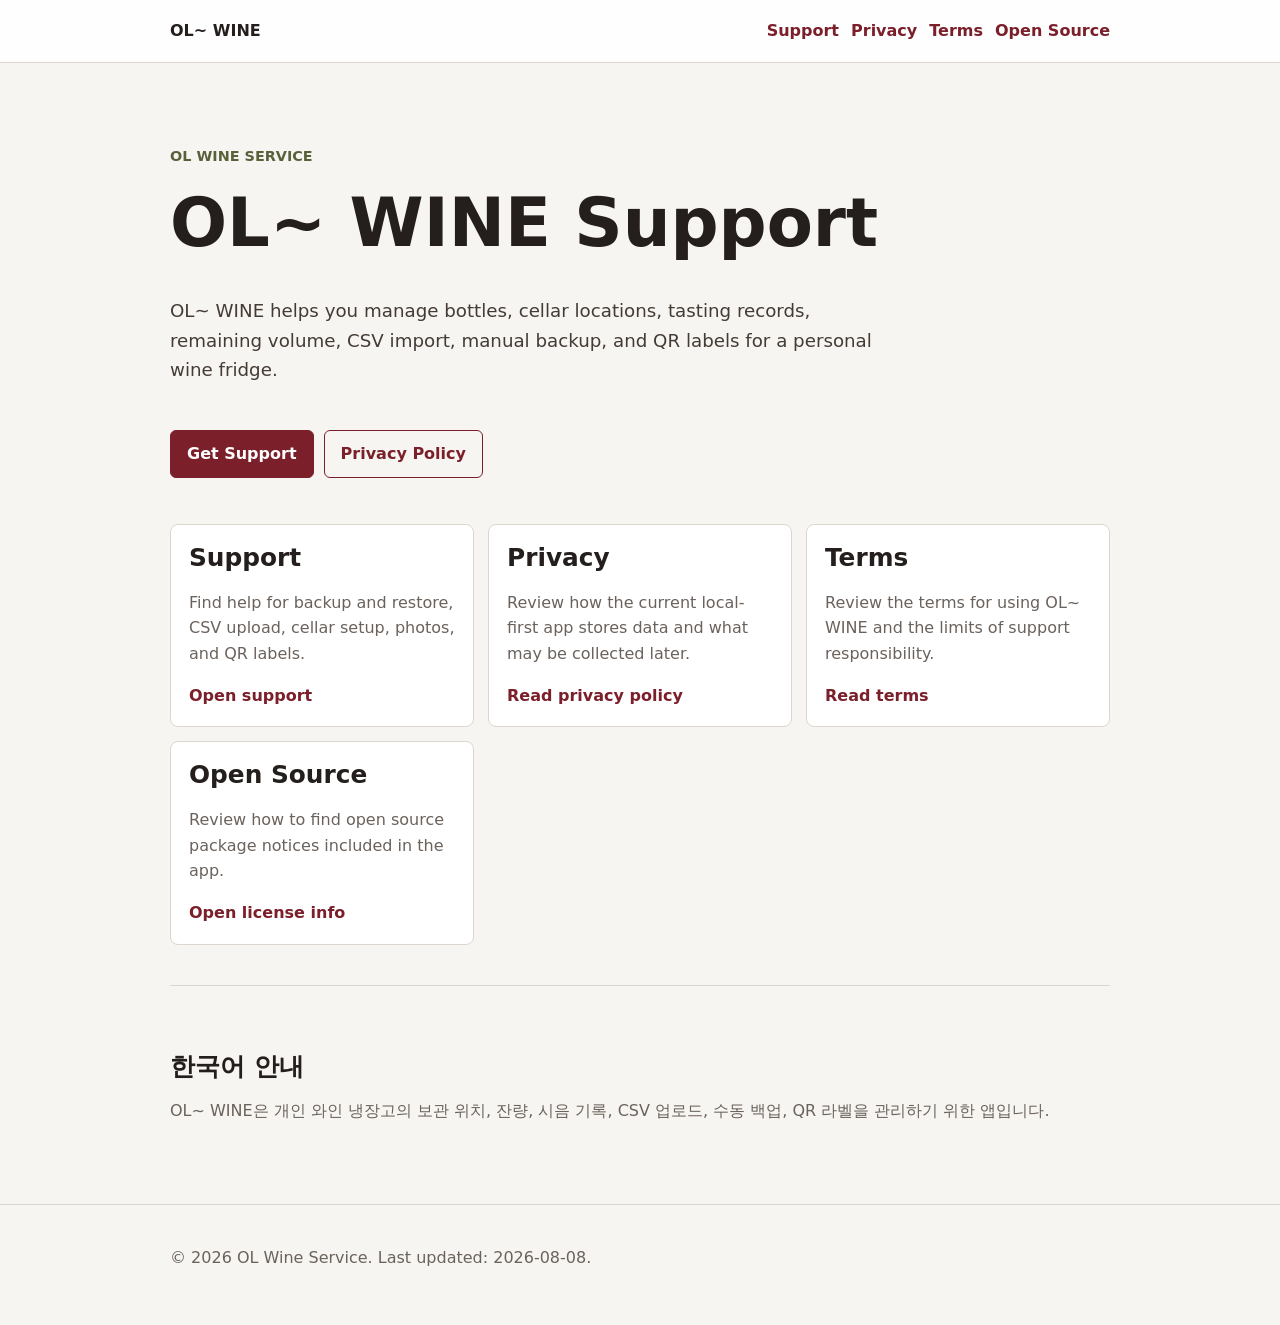
==== index.html @ add4536c "Update privacy and open source pages" ====
<!doctype html>
<html lang="ko">
  <head>
    <meta charset="utf-8">
    <meta name="viewport" content="width=device-width, initial-scale=1">
    <title>OL~ WINE Support</title>
    <meta name="description" content="Support, privacy, and terms for OL~ WINE by OL Wine Service.">
    <link rel="stylesheet" href="styles.css">
  </head>
  <body>
    <header class="site-header">
      <nav class="nav" aria-label="Main navigation">
        <a class="brand" href="index.html">OL~ WINE</a>
        <div class="nav-links">
          <a href="support.html">Support</a>
          <a href="privacy.html">Privacy</a>
          <a href="terms.html">Terms</a>
          <a href="open-source.html">Open Source</a>
        </div>
      </nav>
    </header>

    <main>
      <section class="hero">
        <p class="eyebrow">OL Wine Service</p>
        <h1>OL~ WINE Support</h1>
        <p class="lead">
          OL~ WINE helps you manage bottles, cellar locations, tasting records, remaining volume,
          CSV import, manual backup, and QR labels for a personal wine fridge.
        </p>
        <div class="actions">
          <a class="button" href="support.html">Get Support</a>
          <a class="button secondary" href="privacy.html">Privacy Policy</a>
        </div>
      </section>

      <section class="grid" aria-label="Support links">
        <article class="card">
          <h2>Support</h2>
          <p>Find help for backup and restore, CSV upload, cellar setup, photos, and QR labels.</p>
          <a class="inline-link" href="support.html">Open support</a>
        </article>
        <article class="card">
          <h2>Privacy</h2>
          <p>Review how the current local-first app stores data and what may be collected later.</p>
          <a class="inline-link" href="privacy.html">Read privacy policy</a>
        </article>
        <article class="card">
          <h2>Terms</h2>
          <p>Review the terms for using OL~ WINE and the limits of support responsibility.</p>
          <a class="inline-link" href="terms.html">Read terms</a>
        </article>
        <article class="card">
          <h2>Open Source</h2>
          <p>Review how to find open source package notices included in the app.</p>
          <a class="inline-link" href="open-source.html">Open license info</a>
        </article>
      </section>

      <section class="lang-block" lang="ko">
        <h2>한국어 안내</h2>
        <p>
          OL~ WINE은 개인 와인 냉장고의 보관 위치, 잔량, 시음 기록, CSV 업로드,
          수동 백업, QR 라벨을 관리하기 위한 앱입니다.
        </p>
      </section>
    </main>

    <footer class="footer">
      <div class="footer-inner">
        <p>© 2026 OL Wine Service. Last updated: 2026-08-08.</p>
      </div>
    </footer>
  </body>
</html>
---- styles.css ----
:root {
  color-scheme: light;
  --bg: #f7f5f1;
  --surface: #ffffff;
  --ink: #241f1c;
  --muted: #6b625c;
  --line: #ddd6cf;
  --accent: #7b1f2a;
  --accent-strong: #57151d;
  --olive: #59613b;
  --gold: #a8752b;
}

* {
  box-sizing: border-box;
}

html {
  font-family: Inter, ui-sans-serif, system-ui, -apple-system, BlinkMacSystemFont, "Segoe UI", sans-serif;
  background: var(--bg);
  color: var(--ink);
}

body {
  margin: 0;
  line-height: 1.6;
}

.site-header {
  border-bottom: 1px solid var(--line);
  background: rgba(255, 255, 255, 0.9);
}

.nav {
  max-width: 980px;
  margin: 0 auto;
  padding: 18px 20px;
  display: flex;
  align-items: center;
  justify-content: space-between;
  gap: 16px;
}

.brand {
  color: var(--ink);
  font-weight: 760;
  text-decoration: none;
}

.nav-links {
  display: flex;
  flex-wrap: wrap;
  gap: 12px;
  justify-content: flex-end;
}

.nav-links a,
.inline-link {
  color: var(--accent);
  font-weight: 650;
  text-decoration: none;
}

.nav-links a:hover,
.inline-link:hover {
  color: var(--accent-strong);
  text-decoration: underline;
}

main {
  max-width: 980px;
  margin: 0 auto;
  padding: 44px 20px 64px;
}

.hero {
  display: grid;
  gap: 20px;
  padding: 38px 0 26px;
}

.eyebrow {
  color: var(--olive);
  font-size: 0.9rem;
  font-weight: 760;
  margin: 0;
  text-transform: uppercase;
}

h1 {
  font-size: clamp(2.1rem, 6vw, 4.2rem);
  line-height: 1.05;
  margin: 0;
}

h2 {
  font-size: 1.55rem;
  line-height: 1.25;
  margin: 44px 0 12px;
}

h3 {
  font-size: 1.1rem;
  margin: 24px 0 8px;
}

p,
li {
  color: var(--muted);
}

.lead {
  max-width: 720px;
  color: #443b35;
  font-size: 1.14rem;
}

.actions {
  display: flex;
  flex-wrap: wrap;
  gap: 10px;
  margin-top: 8px;
}

.button {
  min-height: 44px;
  display: inline-flex;
  align-items: center;
  justify-content: center;
  border: 1px solid var(--accent);
  border-radius: 6px;
  padding: 10px 16px;
  background: var(--accent);
  color: #fff;
  font-weight: 720;
  text-decoration: none;
}

.button.secondary {
  background: transparent;
  color: var(--accent);
}

.grid {
  display: grid;
  grid-template-columns: repeat(3, minmax(0, 1fr));
  gap: 14px;
  margin-top: 20px;
}

.card {
  border: 1px solid var(--line);
  border-radius: 8px;
  background: var(--surface);
  padding: 18px;
}

.card h2,
.card h3 {
  margin-top: 0;
}

.notice {
  border-left: 4px solid var(--gold);
  background: #fffaf0;
  padding: 14px 16px;
  margin: 24px 0;
}

.lang-block {
  border-top: 1px solid var(--line);
  margin-top: 40px;
  padding-top: 22px;
}

.footer {
  border-top: 1px solid var(--line);
  color: var(--muted);
}

.footer-inner {
  max-width: 980px;
  margin: 0 auto;
  padding: 24px 20px 38px;
}

ul {
  padding-left: 1.3rem;
}

@media (max-width: 720px) {
  .nav {
    align-items: flex-start;
    flex-direction: column;
  }

  .nav-links {
    justify-content: flex-start;
  }

  .grid {
    grid-template-columns: 1fr;
  }

  main {
    padding-top: 28px;
  }
}
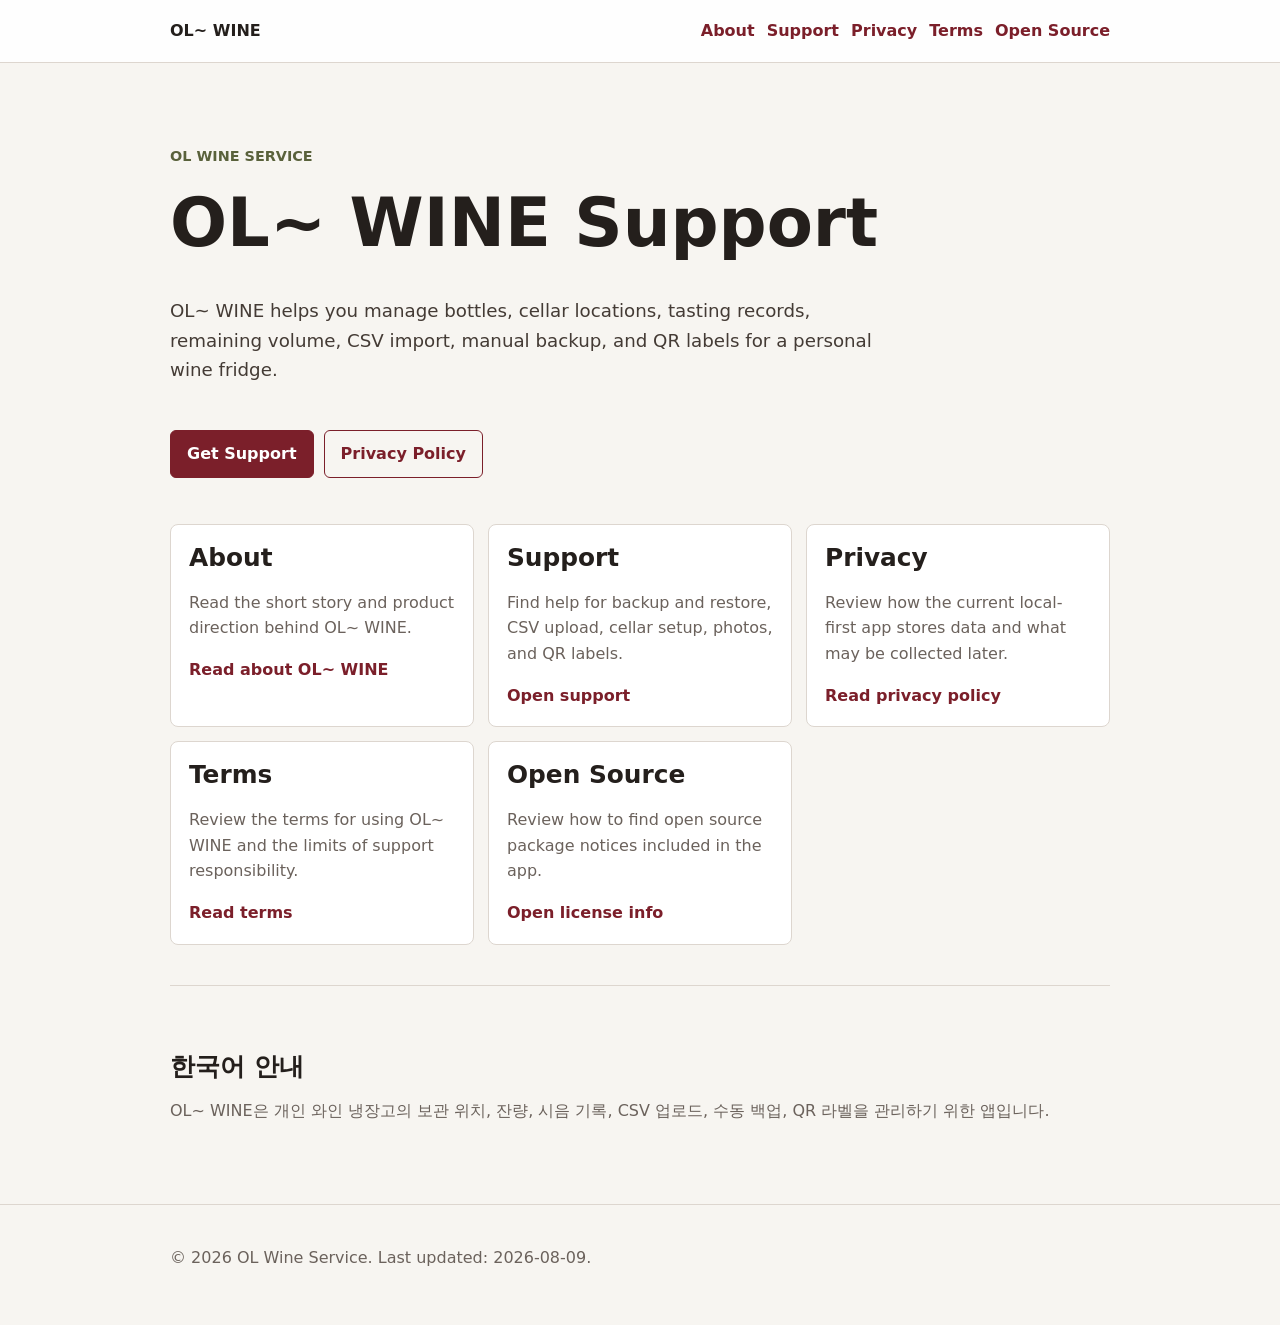
==== commit 8a074e09: "Add about web page" ====
--- a/index.html
+++ b/index.html
@@ -12,6 +12,7 @@
       <nav class="nav" aria-label="Main navigation">
         <a class="brand" href="index.html">OL~ WINE</a>
         <div class="nav-links">
+          <a href="about.html">About</a>
           <a href="support.html">Support</a>
           <a href="privacy.html">Privacy</a>
           <a href="terms.html">Terms</a>
@@ -35,6 +36,11 @@
       </section>
 
       <section class="grid" aria-label="Support links">
+        <article class="card">
+          <h2>About</h2>
+          <p>Read the short story and product direction behind OL~ WINE.</p>
+          <a class="inline-link" href="about.html">Read about OL~ WINE</a>
+        </article>
         <article class="card">
           <h2>Support</h2>
           <p>Find help for backup and restore, CSV upload, cellar setup, photos, and QR labels.</p>
@@ -68,7 +74,7 @@
 
     <footer class="footer">
       <div class="footer-inner">
-        <p>© 2026 OL Wine Service. Last updated: 2026-08-08.</p>
+        <p>© 2026 OL Wine Service. Last updated: 2026-08-09.</p>
       </div>
     </footer>
   </body>
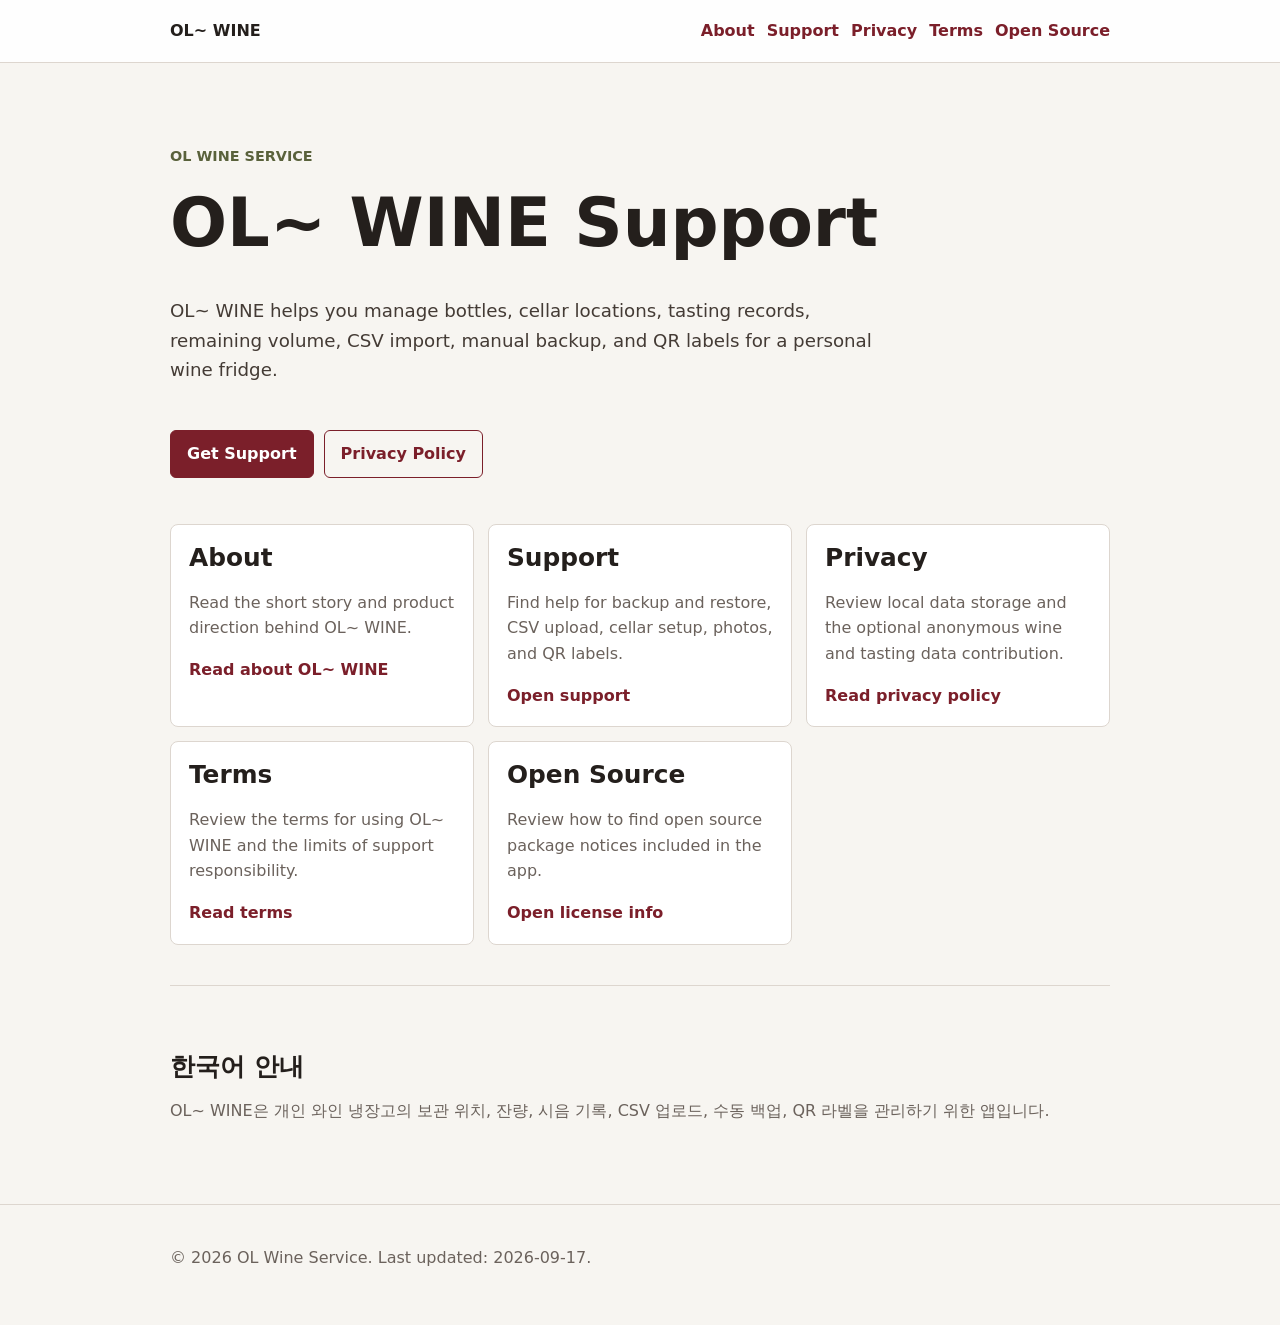
==== commit 30c3a218: "Clarify local data and anonymous contribution guidance" ====
--- a/index.html
+++ b/index.html
@@ -48,7 +48,7 @@
         </article>
         <article class="card">
           <h2>Privacy</h2>
-          <p>Review how the current local-first app stores data and what may be collected later.</p>
+          <p>Review local data storage and the optional anonymous wine and tasting data contribution.</p>
           <a class="inline-link" href="privacy.html">Read privacy policy</a>
         </article>
         <article class="card">
@@ -74,7 +74,7 @@
 
     <footer class="footer">
       <div class="footer-inner">
-        <p>© 2026 OL Wine Service. Last updated: 2026-08-09.</p>
+        <p>© 2026 OL Wine Service. Last updated: 2026-09-17.</p>
       </div>
     </footer>
   </body>
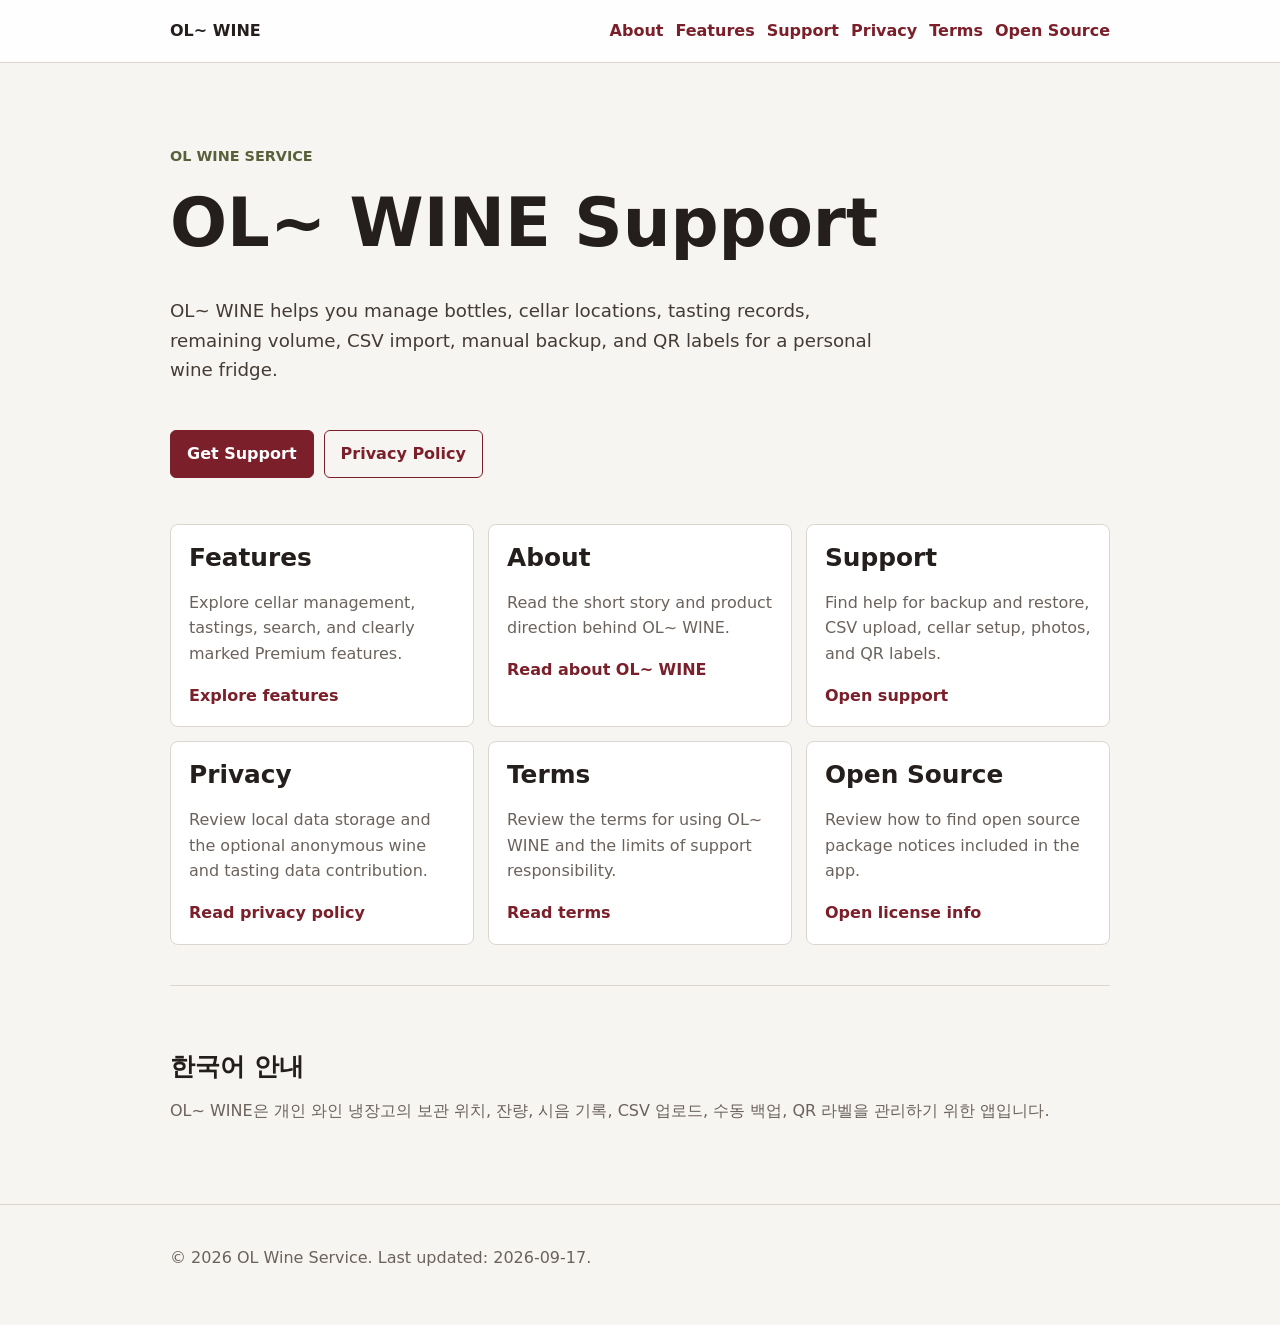
==== commit bfda7916: "Add bilingual feature overview and screenshot brief" ====
--- a/index.html
+++ b/index.html
@@ -13,6 +13,7 @@
         <a class="brand" href="index.html">OL~ WINE</a>
         <div class="nav-links">
           <a href="about.html">About</a>
+          <a href="features.html">Features</a>
           <a href="support.html">Support</a>
           <a href="privacy.html">Privacy</a>
           <a href="terms.html">Terms</a>
@@ -36,6 +37,11 @@
       </section>
 
       <section class="grid" aria-label="Support links">
+        <article class="card">
+          <h2>Features</h2>
+          <p>Explore cellar management, tastings, search, and clearly marked Premium features.</p>
+          <a class="inline-link" href="features.html">Explore features</a>
+        </article>
         <article class="card">
           <h2>About</h2>
           <p>Read the short story and product direction behind OL~ WINE.</p>
--- a/styles.css
+++ b/styles.css
@@ -167,6 +167,49 @@
   margin: 24px 0;
 }
 
+.feature-page h1 {
+  font-size: 2.5rem;
+  line-height: 1.15;
+}
+
+.feature-list {
+  border-top: 1px solid var(--line);
+  margin-top: 20px;
+}
+
+.feature-item {
+  display: grid;
+  grid-template-columns: minmax(180px, 30%) minmax(0, 1fr);
+  gap: 24px;
+  border-bottom: 1px solid var(--line);
+  padding: 22px 0;
+}
+
+.feature-item h3 {
+  color: var(--ink);
+  font-size: 1.1rem;
+  line-height: 1.4;
+  margin: 0;
+}
+
+.feature-item p {
+  margin: 0;
+}
+
+.premium-badge {
+  display: inline-block;
+  vertical-align: middle;
+  border: 1px solid var(--accent);
+  border-radius: 4px;
+  color: var(--accent-strong);
+  font-size: 0.72rem;
+  font-weight: 700;
+  line-height: 1.4;
+  margin-left: 4px;
+  padding: 2px 6px;
+  white-space: nowrap;
+}
+
 .lang-block {
   border-top: 1px solid var(--line);
   margin-top: 40px;
@@ -202,6 +245,15 @@
     grid-template-columns: 1fr;
   }
 
+  .feature-page h1 {
+    font-size: 2.1rem;
+  }
+
+  .feature-item {
+    grid-template-columns: 1fr;
+    gap: 6px;
+  }
+
   main {
     padding-top: 28px;
   }
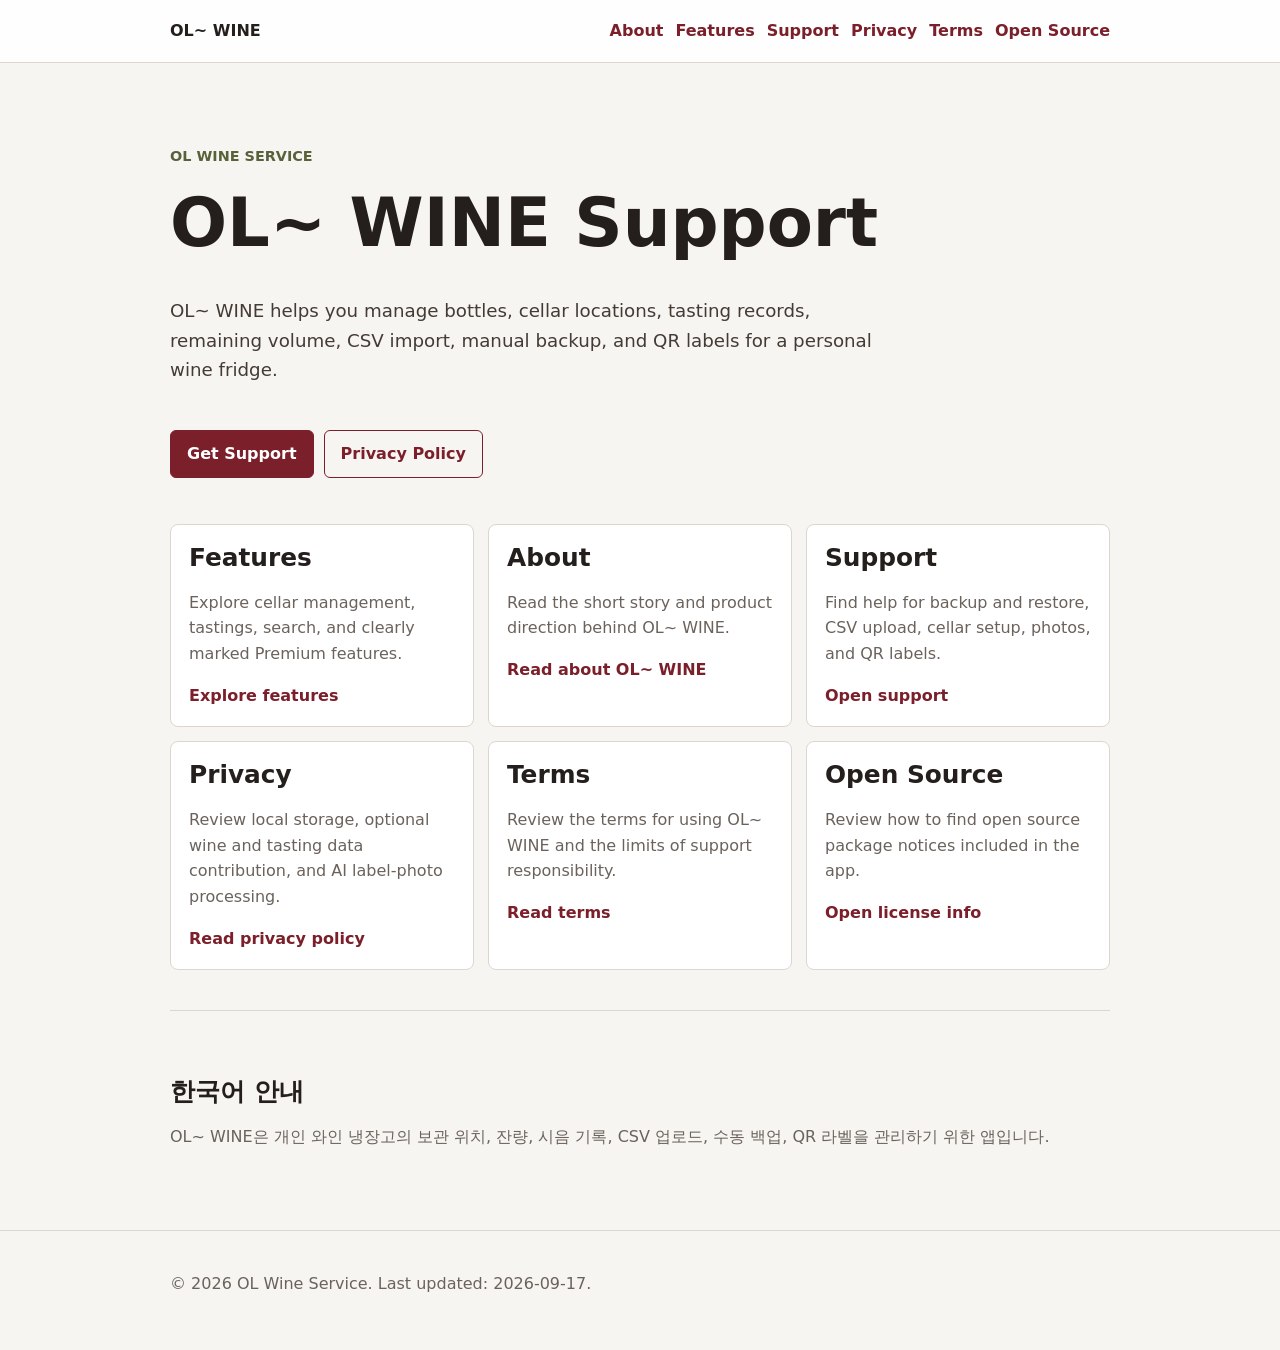
==== commit e3be7d17: "Update privacy disclosures for AI label processing" ====
--- a/index.html
+++ b/index.html
@@ -54,7 +54,7 @@
         </article>
         <article class="card">
           <h2>Privacy</h2>
-          <p>Review local data storage and the optional anonymous wine and tasting data contribution.</p>
+          <p>Review local storage, optional wine and tasting data contribution, and AI label-photo processing.</p>
           <a class="inline-link" href="privacy.html">Read privacy policy</a>
         </article>
         <article class="card">
--- a/styles.css
+++ b/styles.css
@@ -178,22 +178,59 @@
 }
 
 .feature-item {
-  display: grid;
-  grid-template-columns: minmax(180px, 30%) minmax(0, 1fr);
-  gap: 24px;
+  display: flex;
+  flex-direction: column;
+  align-items: flex-start;
+  gap: 14px;
   border-bottom: 1px solid var(--line);
-  padding: 22px 0;
+  padding: 32px 0;
 }
 
 .feature-item h3 {
   color: var(--ink);
-  font-size: 1.1rem;
+  font-size: 1.3rem;
+  line-height: 1.3;
+  margin: 0;
+}
+
+.feature-item p {
+  order: 2;
+  max-width: 760px;
+  margin: 0;
+}
+
+.feature-media {
+  order: 1;
+  display: grid;
+  grid-template-columns: repeat(2, minmax(0, 420px));
+  align-items: start;
+  gap: 20px;
+  width: 100%;
+}
+
+.feature-shot {
+  width: 100%;
+  margin: 0;
+}
+
+.feature-shot a {
+  display: block;
+  line-height: 0;
+}
+
+.feature-shot img {
+  display: block;
+  width: 100%;
+  height: auto;
+  border: 1px solid var(--line);
+  border-radius: 6px;
+}
+
+.feature-shot figcaption {
+  color: var(--muted);
+  font-size: 0.92rem;
   line-height: 1.4;
-  margin: 0;
-}
-
-.feature-item p {
-  margin: 0;
+  margin-top: 8px;
 }
 
 .premium-badge {
@@ -231,6 +268,12 @@
   padding-left: 1.3rem;
 }
 
+@media (max-width: 899px) {
+  .feature-media {
+    grid-template-columns: minmax(0, 420px);
+  }
+}
+
 @media (max-width: 720px) {
   .nav {
     align-items: flex-start;
@@ -249,11 +292,6 @@
     font-size: 2.1rem;
   }
 
-  .feature-item {
-    grid-template-columns: 1fr;
-    gap: 6px;
-  }
-
   main {
     padding-top: 28px;
   }
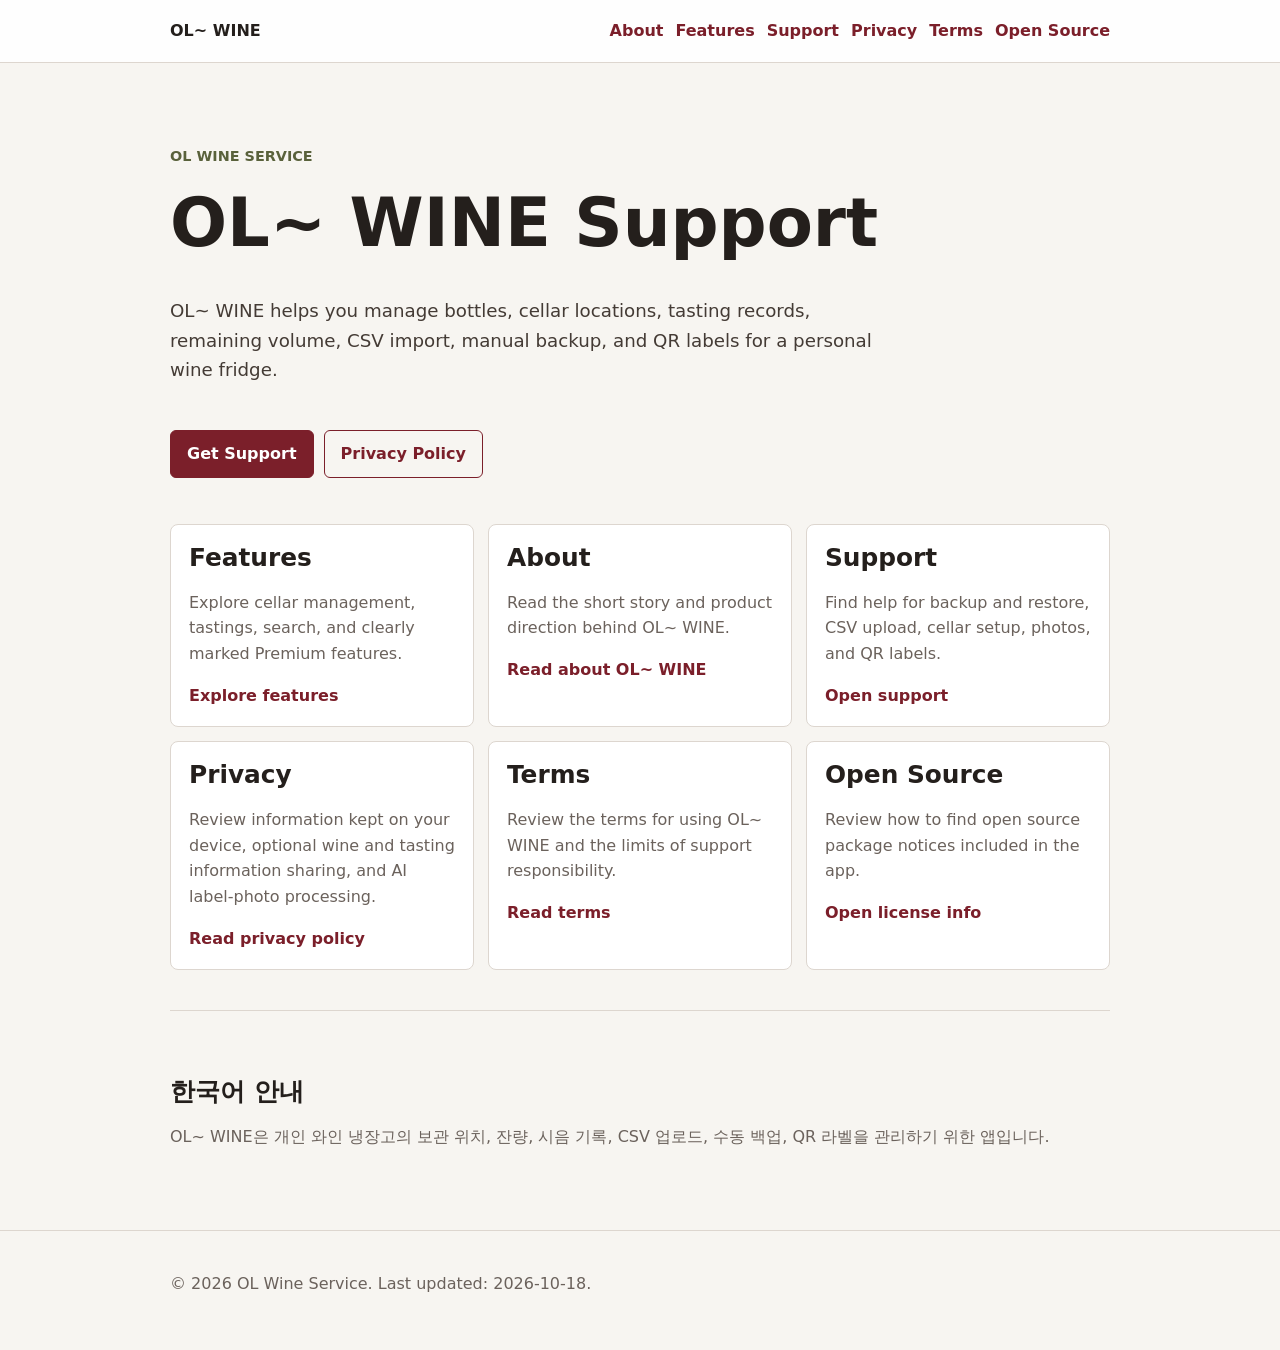
==== commit 1fd27483: "Simplify public documentation language" ====
--- a/index.html
+++ b/index.html
@@ -54,7 +54,7 @@
         </article>
         <article class="card">
           <h2>Privacy</h2>
-          <p>Review local storage, optional wine and tasting data contribution, and AI label-photo processing.</p>
+          <p>Review information kept on your device, optional wine and tasting information sharing, and AI label-photo processing.</p>
           <a class="inline-link" href="privacy.html">Read privacy policy</a>
         </article>
         <article class="card">
@@ -80,7 +80,7 @@
 
     <footer class="footer">
       <div class="footer-inner">
-        <p>© 2026 OL Wine Service. Last updated: 2026-09-17.</p>
+        <p>© 2026 OL Wine Service. Last updated: 2026-10-18.</p>
       </div>
     </footer>
   </body>
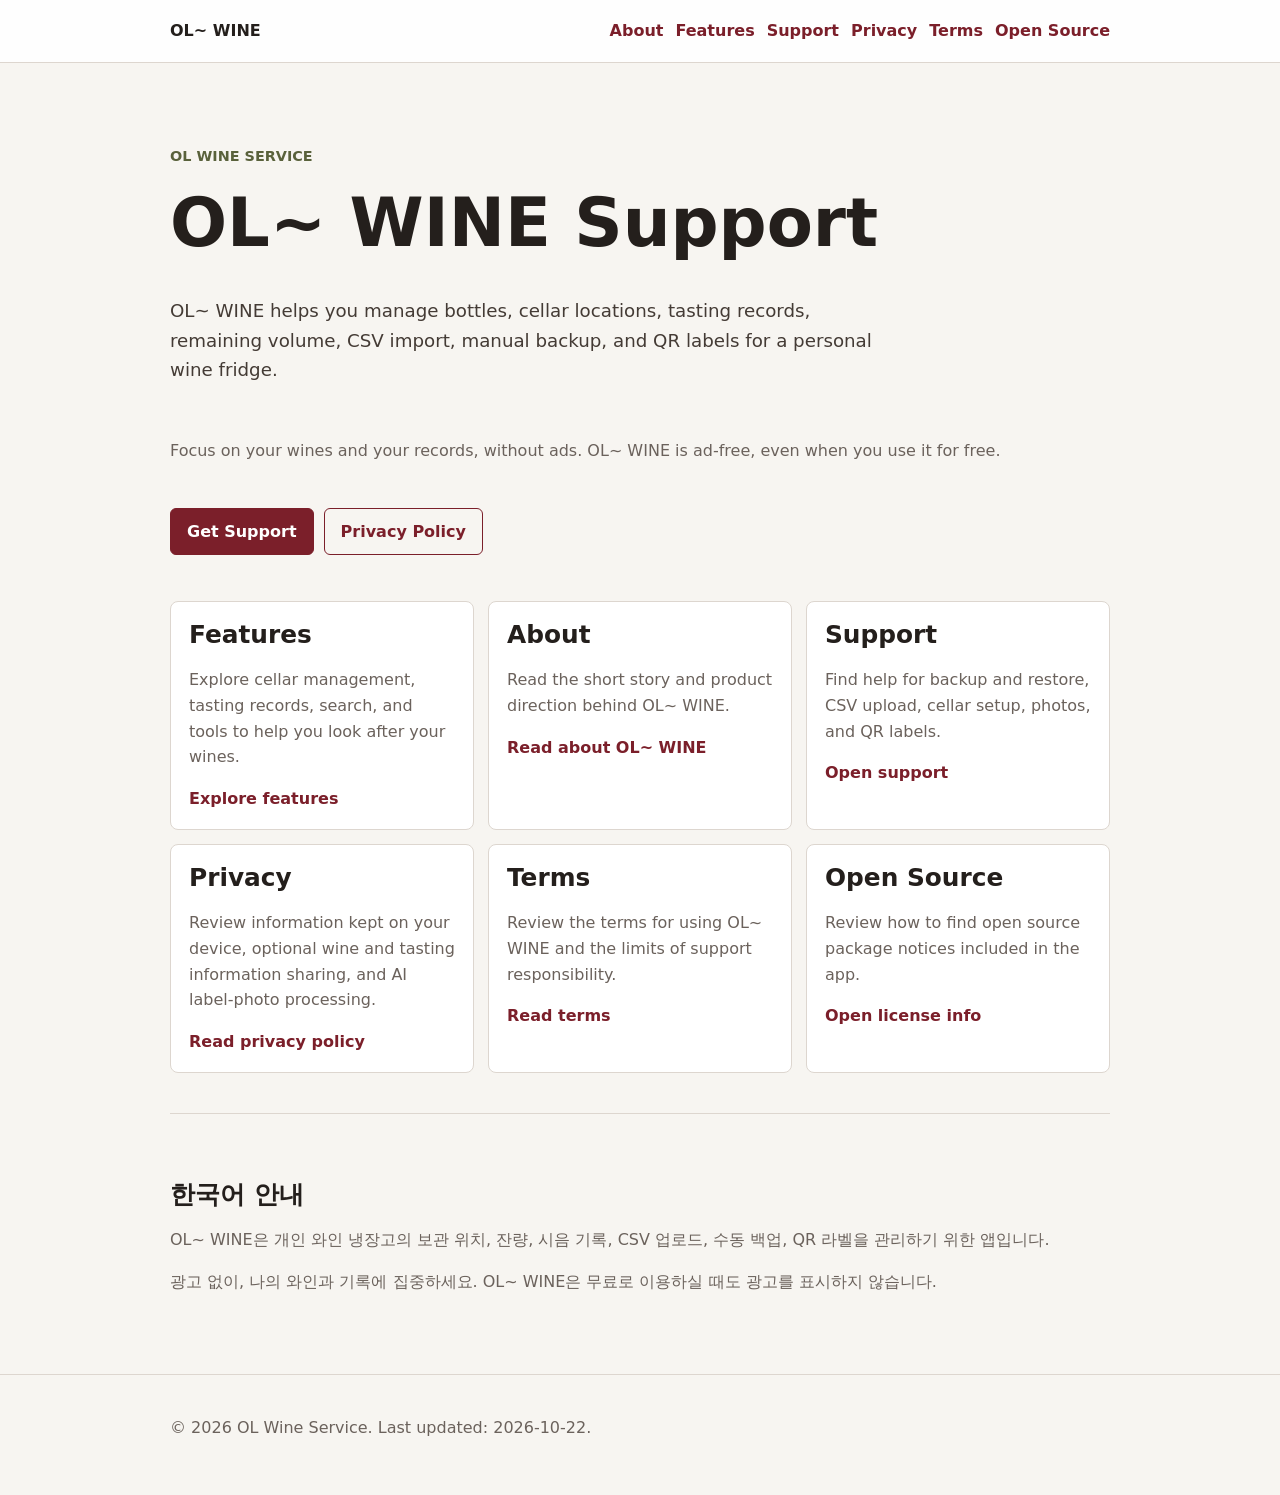
==== commit c66dae0c: "Add device optimization plans and ad-free messaging" ====
--- a/index.html
+++ b/index.html
@@ -30,6 +30,7 @@
           OL~ WINE helps you manage bottles, cellar locations, tasting records, remaining volume,
           CSV import, manual backup, and QR labels for a personal wine fridge.
         </p>
+        <p>Focus on your wines and your records, without ads. OL~ WINE is ad-free, even when you use it for free.</p>
         <div class="actions">
           <a class="button" href="support.html">Get Support</a>
           <a class="button secondary" href="privacy.html">Privacy Policy</a>
@@ -39,7 +40,7 @@
       <section class="grid" aria-label="Support links">
         <article class="card">
           <h2>Features</h2>
-          <p>Explore cellar management, tastings, search, and clearly marked Premium features.</p>
+          <p>Explore cellar management, tasting records, search, and tools to help you look after your wines.</p>
           <a class="inline-link" href="features.html">Explore features</a>
         </article>
         <article class="card">
@@ -75,12 +76,13 @@
           OL~ WINE은 개인 와인 냉장고의 보관 위치, 잔량, 시음 기록, CSV 업로드,
           수동 백업, QR 라벨을 관리하기 위한 앱입니다.
         </p>
+        <p>광고 없이, 나의 와인과 기록에 집중하세요. OL~ WINE은 무료로 이용하실 때도 광고를 표시하지 않습니다.</p>
       </section>
     </main>
 
     <footer class="footer">
       <div class="footer-inner">
-        <p>© 2026 OL Wine Service. Last updated: 2026-10-18.</p>
+        <p>© 2026 OL Wine Service. Last updated: 2026-10-22.</p>
       </div>
     </footer>
   </body>
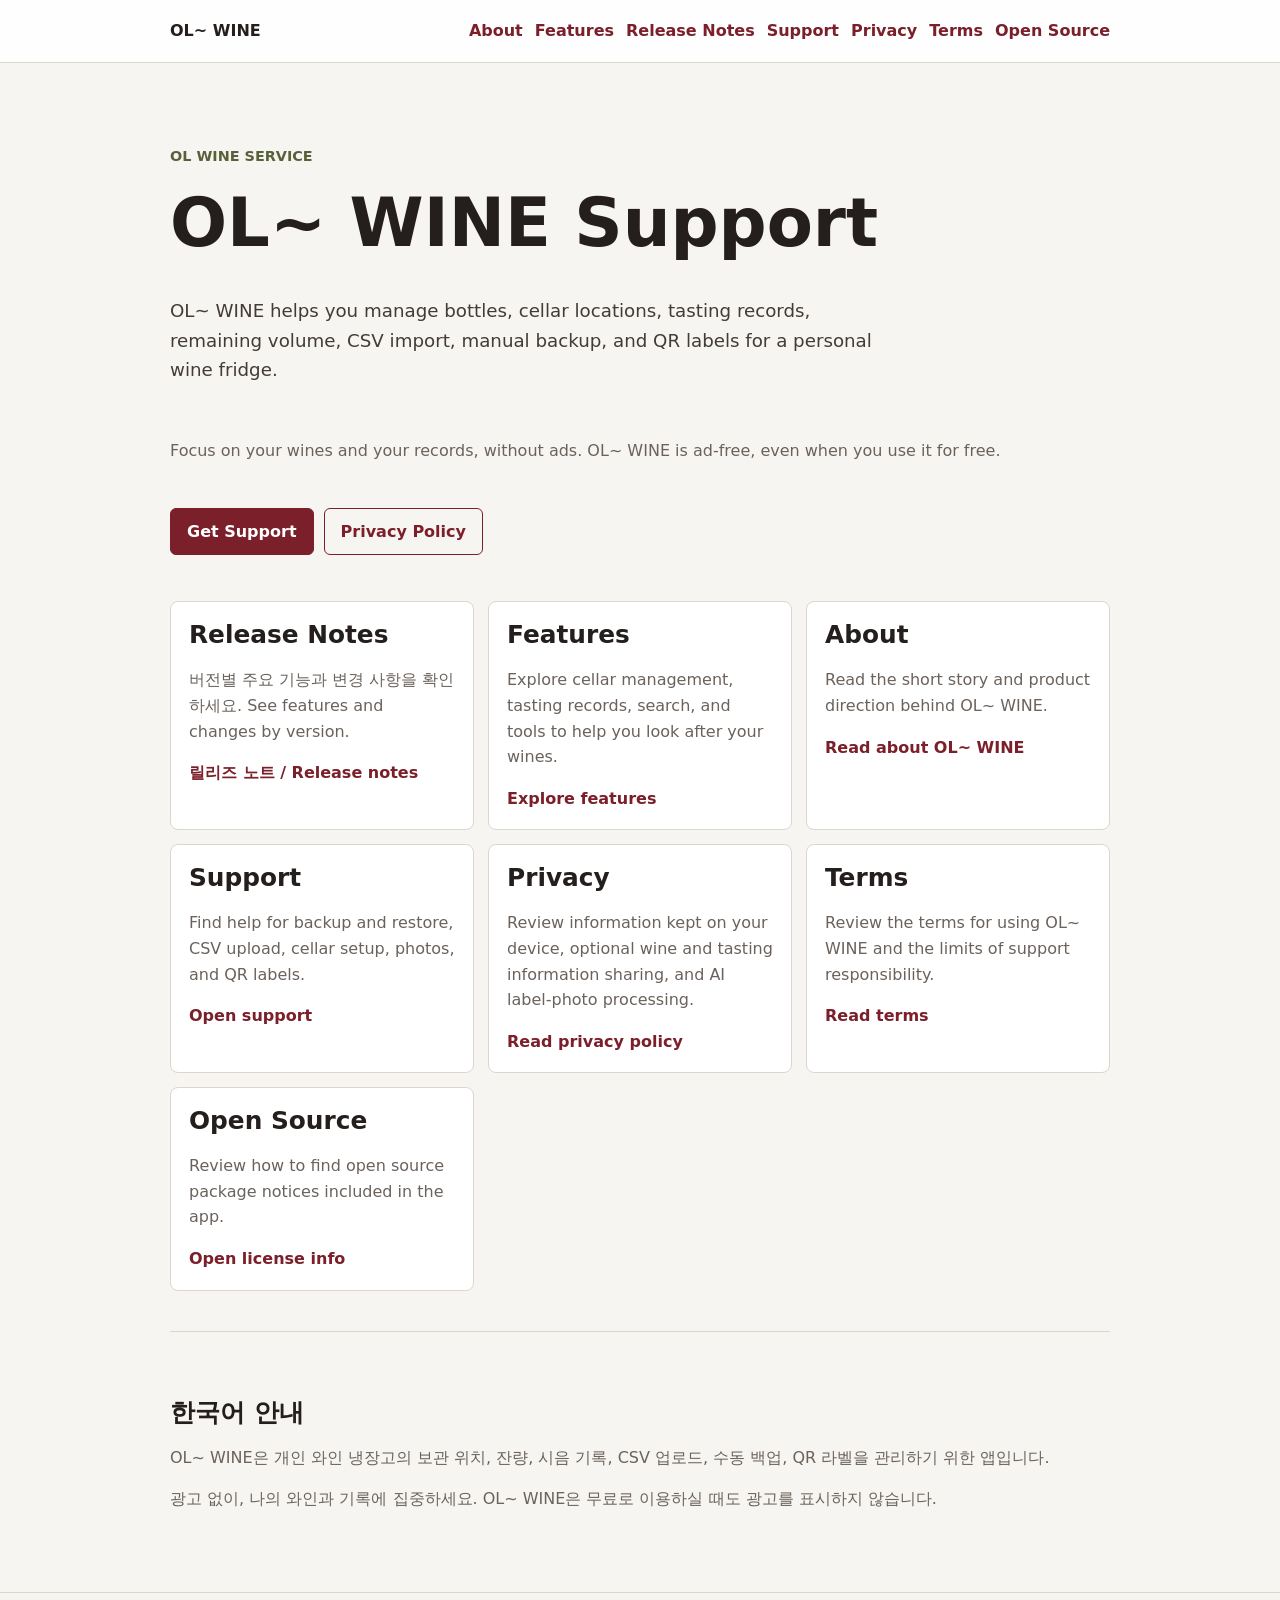
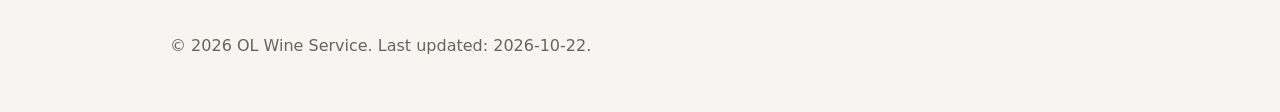
==== commit bcaea1d8: "릴리즈 노트 한영 페이지 및 1.0.0·1.0.1 안내 추가" ====
--- a/index.html
+++ b/index.html
@@ -14,6 +14,7 @@
         <div class="nav-links">
           <a href="about.html">About</a>
           <a href="features.html">Features</a>
+          <a href="release-notes.html">Release Notes</a>
           <a href="support.html">Support</a>
           <a href="privacy.html">Privacy</a>
           <a href="terms.html">Terms</a>
@@ -38,6 +39,11 @@
       </section>
 
       <section class="grid" aria-label="Support links">
+        <article class="card">
+          <h2>Release Notes</h2>
+          <p>버전별 주요 기능과 변경 사항을 확인하세요. See features and changes by version.</p>
+          <a class="inline-link" href="release-notes.html">릴리즈 노트 / Release notes</a>
+        </article>
         <article class="card">
           <h2>Features</h2>
           <p>Explore cellar management, tasting records, search, and tools to help you look after your wines.</p>
--- a/styles.css
+++ b/styles.css
@@ -97,6 +97,28 @@
   font-size: 1.55rem;
   line-height: 1.25;
   margin: 44px 0 12px;
+}
+
+.app-title {
+  display: flex;
+  flex-wrap: wrap;
+  align-items: center;
+  gap: 0.25em;
+}
+
+.app-title-brand {
+  display: inline-flex;
+  align-items: center;
+  gap: 0.25em;
+  white-space: nowrap;
+}
+
+.app-title-brand img {
+  width: 1.25em;
+  height: 1.25em;
+  flex: none;
+  border-radius: 22%;
+  object-fit: contain;
 }
 
 h3 {
@@ -167,6 +189,41 @@
   margin: 24px 0;
 }
 
+.policy-table-wrap {
+  max-width: 100%;
+  overflow-x: auto;
+  margin: 20px 0;
+}
+
+.policy-table {
+  width: 100%;
+  min-width: 590px;
+  border-collapse: collapse;
+  font-variant-numeric: tabular-nums;
+}
+
+.policy-table caption {
+  text-align: left;
+  font-weight: 650;
+  padding-bottom: 12px;
+}
+
+.policy-table--allowances {
+  min-width: 0;
+}
+
+.policy-table th,
+.policy-table td {
+  border-bottom: 1px solid var(--line);
+  padding: 12px 10px;
+  text-align: left;
+  white-space: nowrap;
+}
+
+.policy-table thead {
+  background: var(--surface);
+}
+
 .feature-page h1 {
   font-size: 2.5rem;
   line-height: 1.15;
